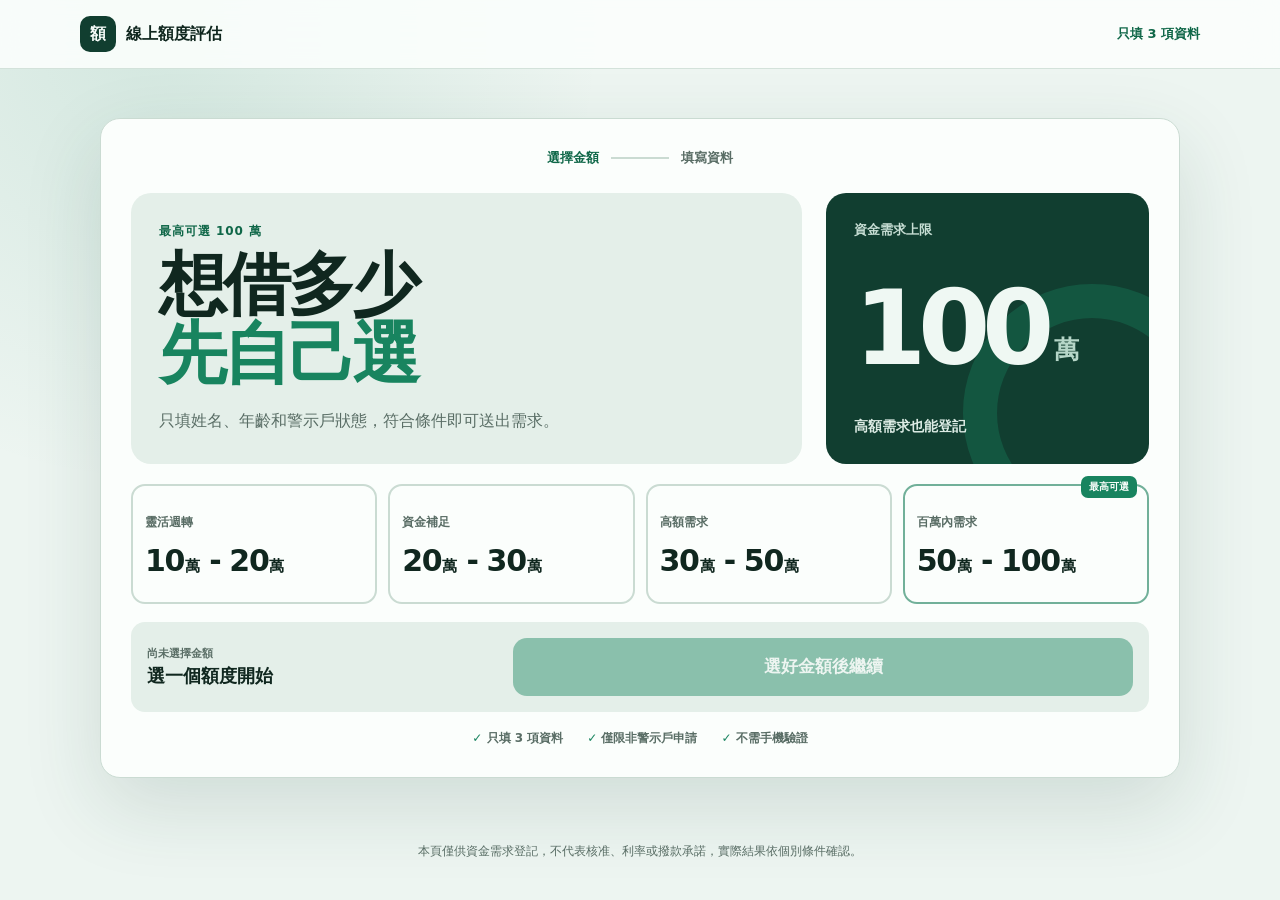
==== index.html @ cd1608a1 "更新FB像素资源版本" ====
<!doctype html>
<html lang="zh-Hant">
<head>
  <meta charset="utf-8">
  <meta name="viewport" content="width=device-width, initial-scale=1, viewport-fit=cover">
  <meta name="description" content="最高可選 100 萬，只填三項基本資料即可送出資金需求。">
  <meta name="theme-color" content="#edf6f1">
  <title>選好金額，立即送出資金需求</title>
  <link rel="stylesheet" href="styles.css?v=2026072706">
  <script src="app.js?v=2026072708" defer></script>
</head>
<body data-page="amount">
  <header class="site-header">
    <div class="header-inner">
      <a class="wordmark" href="index.html" aria-label="返回金額選擇頁">
        <span class="wordmark-mark" aria-hidden="true">額</span>
        <span>線上額度評估</span>
      </a>
      <span class="header-note">只填 3 項資料</span>
    </div>
  </header>

  <main class="amount-main">
    <section class="amount-shell" aria-labelledby="amount-title">
      <div class="flow-nav" aria-label="申請流程">
        <span class="flow-item current">選擇金額</span>
        <span class="flow-line" aria-hidden="true"></span>
        <span class="flow-item">填寫資料</span>
      </div>

      <div class="amount-hero">
        <div class="amount-intro">
          <p class="eyebrow">最高可選 100 萬</p>
          <h1 id="amount-title">想借多少<br><strong>先自己選</strong></h1>
          <p>只填姓名、年齡和警示戶狀態，符合條件即可送出需求。</p>
        </div>
        <div class="limit-visual" aria-label="最高資金需求一百萬">
          <span>資金需求上限</span>
          <div><strong>100</strong><b>萬</b></div>
          <p>高額需求也能登記</p>
        </div>
      </div>

      <div class="amount-grid" id="amount-options" aria-label="選擇需求金額">
        <button class="amount-option" type="button" data-amount="10萬-20萬" aria-pressed="false">
          <small>靈活週轉</small>
          <span class="amount-number">10<span>萬</span> - 20<span>萬</span></span>
        </button>
        <button class="amount-option" type="button" data-amount="20萬-30萬" aria-pressed="false">
          <small>資金補足</small>
          <span class="amount-number">20<span>萬</span> - 30<span>萬</span></span>
        </button>
        <button class="amount-option" type="button" data-amount="30萬-50萬" aria-pressed="false">
          <small>高額需求</small>
          <span class="amount-number">30<span>萬</span> - 50<span>萬</span></span>
        </button>
        <button class="amount-option featured" type="button" data-amount="50萬-100萬" aria-pressed="false">
          <span class="featured-label">最高可選</span>
          <small>百萬內需求</small>
          <span class="amount-number">50<span>萬</span> - 100<span>萬</span></span>
        </button>
      </div>

      <div class="selection-bar">
        <div class="selection-message" id="selection-message" aria-live="polite">
          <span>尚未選擇金額</span>
          <strong>選一個額度開始</strong>
        </div>
        <button class="primary-button amount-continue" id="amount-continue" type="button" disabled>
          選好金額後繼續
        </button>
      </div>

      <div class="trust-list" aria-label="申請說明">
        <span><b aria-hidden="true">✓</b> 只填 3 項資料</span>
        <span><b aria-hidden="true">✓</b> 僅限非警示戶申請</span>
        <span><b aria-hidden="true">✓</b> 不需手機驗證</span>
      </div>
    </section>
  </main>

  <footer class="site-footer">
    <p>本頁僅供資金需求登記，不代表核准、利率或撥款承諾，實際結果依個別條件確認。</p>
  </footer>

  <noscript>請開啟 JavaScript 後使用線上申請功能。</noscript>
</body>
</html>
---- styles.css ----
:root {
  color-scheme: light dark;
  --bg: #edf5f1;
  --surface: #fbfefc;
  --surface-soft: #e4efe9;
  --text: #10271f;
  --text-soft: #596d65;
  --line: #cadbd2;
  --accent: #18845f;
  --accent-strong: #0f6748;
  --accent-soft: #d8eee3;
  --accent-ink: #113e30;
  --danger: #a7352b;
  --shadow: 0 28px 80px rgba(25, 74, 56, 0.14);
  --radius-card: 20px;
  --radius-control: 14px;
  --font-sans: "PingFang TC", "Microsoft JhengHei", "Noto Sans TC", system-ui, sans-serif;
}

* { box-sizing: border-box; }
html { background: var(--bg); }

body {
  margin: 0;
  min-width: 320px;
  min-height: 100dvh;
  overflow-x: hidden;
  background:
    radial-gradient(circle at 12% 4%, color-mix(in srgb, var(--accent) 12%, transparent), transparent 28rem),
    var(--bg);
  color: var(--text);
  font-family: var(--font-sans);
  -webkit-font-smoothing: antialiased;
}

button,
input { font: inherit; }

a { color: inherit; }

button,
a { -webkit-tap-highlight-color: transparent; }

.site-header {
  border-bottom: 1px solid color-mix(in srgb, var(--line) 80%, transparent);
  background: color-mix(in srgb, var(--surface) 90%, transparent);
  backdrop-filter: blur(16px);
}

.header-inner {
  width: min(1120px, calc(100% - 36px));
  min-height: 68px;
  margin: 0 auto;
  display: flex;
  align-items: center;
  justify-content: space-between;
  gap: 20px;
}

.wordmark {
  display: inline-flex;
  align-items: center;
  gap: 10px;
  color: var(--text);
  font-size: 16px;
  font-weight: 900;
  text-decoration: none;
}

.wordmark-mark {
  width: 36px;
  height: 36px;
  border-radius: 10px;
  display: grid;
  place-items: center;
  background: var(--accent-ink);
  color: #f5fbf8;
  font-weight: 900;
}

.header-note {
  color: var(--accent-strong);
  font-size: 13px;
  font-weight: 900;
}

.amount-main,
.apply-main {
  width: 100%;
  min-height: calc(100dvh - 128px);
}

.amount-main {
  display: grid;
  place-items: center;
  padding: 34px 18px 48px;
}

.amount-shell,
.apply-shell {
  width: min(100%, 1080px);
  margin: 0 auto;
}

.amount-shell {
  padding: 30px;
  border: 1px solid var(--line);
  border-radius: var(--radius-card);
  background: var(--surface);
  box-shadow: var(--shadow);
}

.flow-nav {
  display: flex;
  align-items: center;
  justify-content: center;
  gap: 12px;
  margin-bottom: 26px;
  color: var(--text-soft);
  font-size: 13px;
  font-weight: 900;
}

.flow-item { text-decoration: none; }
.flow-item.current,
.flow-item.done { color: var(--accent-strong); }
.flow-line { width: 58px; height: 2px; background: var(--line); }
.flow-line.active { background: var(--accent); }

.amount-hero {
  display: grid;
  grid-template-columns: minmax(0, 1.35fr) minmax(260px, 0.65fr);
  gap: 24px;
  align-items: stretch;
}

.amount-intro {
  min-height: 270px;
  padding: 30px 28px;
  display: flex;
  flex-direction: column;
  justify-content: center;
  border-radius: var(--radius-card);
  background: var(--surface-soft);
}

.eyebrow,
.form-kicker,
.success-kicker {
  margin: 0 0 10px;
  color: var(--accent-strong);
  font-size: 12px;
  font-weight: 900;
  letter-spacing: 0.08em;
}

.amount-intro h1 {
  max-width: 600px;
  margin: 0;
  font-size: clamp(42px, 6vw, 68px);
  line-height: 1.02;
  letter-spacing: -0.055em;
}

.amount-intro h1 strong {
  color: var(--accent);
  font-weight: 900;
}

.amount-intro > p:last-child {
  max-width: 480px;
  margin: 18px 0 0;
  color: var(--text-soft);
  font-size: 16px;
  line-height: 1.7;
}

.limit-visual {
  position: relative;
  min-height: 270px;
  overflow: hidden;
  padding: 28px;
  border-radius: var(--radius-card);
  display: flex;
  flex-direction: column;
  justify-content: space-between;
  background: var(--accent-ink);
  color: #eff8f3;
}

.limit-visual::after {
  content: "";
  position: absolute;
  width: 190px;
  height: 190px;
  right: -72px;
  bottom: -78px;
  border: 34px solid color-mix(in srgb, var(--accent) 70%, transparent);
  border-radius: 50%;
  opacity: 0.5;
  pointer-events: none;
}

.limit-visual > span {
  color: #c7ded4;
  font-size: 13px;
  font-weight: 800;
}

.limit-visual > div {
  position: relative;
  display: flex;
  align-items: flex-end;
  gap: 8px;
  z-index: 1;
}

.limit-visual strong {
  font-size: clamp(68px, 9vw, 104px);
  line-height: 0.82;
  letter-spacing: -0.08em;
}

.limit-visual b {
  padding-bottom: 5px;
  color: #b6d6c8;
  font-size: 25px;
}

.limit-visual p {
  position: relative;
  z-index: 1;
  margin: 0;
  color: #dcebe4;
  font-size: 14px;
  font-weight: 800;
}

.amount-grid {
  display: grid;
  grid-template-columns: repeat(4, minmax(0, 1fr));
  gap: 11px;
  margin-top: 20px;
}

.amount-option {
  position: relative;
  min-height: 120px;
  padding: 20px 12px 16px;
  border: 2px solid var(--line);
  border-radius: var(--radius-control);
  background: var(--surface);
  color: var(--text);
  cursor: pointer;
  text-align: left;
  transition: transform 180ms ease, border-color 180ms ease, background-color 180ms ease, color 180ms ease, box-shadow 180ms ease;
}

.amount-option:hover {
  border-color: var(--accent);
  transform: translateY(-3px);
}

.amount-option:active { transform: scale(0.98); }

.amount-option.selected {
  border-color: var(--accent-ink);
  background: var(--accent-ink);
  color: #f1faf5;
  box-shadow: 0 14px 30px rgba(17, 62, 48, 0.22);
}

.amount-option small {
  display: block;
  margin-bottom: 12px;
  color: var(--text-soft);
  font-size: 12px;
  font-weight: 800;
}

.amount-option.selected small { color: #c8ded4; }

.amount-number {
  display: block;
  font-size: clamp(22px, 2.4vw, 30px);
  font-weight: 900;
  font-variant-numeric: tabular-nums;
  letter-spacing: -0.045em;
  white-space: nowrap;
}

.amount-number span {
  margin-left: 1px;
  font-size: 0.5em;
  letter-spacing: 0;
}

.featured { border-color: color-mix(in srgb, var(--accent) 50%, var(--line)); }

.featured-label {
  position: absolute;
  top: -10px;
  right: 10px;
  padding: 4px 8px;
  border-radius: 7px;
  background: var(--accent);
  color: #f7fcf9;
  font-size: 10px;
  font-weight: 900;
}

.amount-option.selected .featured-label {
  background: #edf7f2;
  color: var(--accent-ink);
}

.selection-bar {
  margin-top: 18px;
  padding: 16px;
  border-radius: var(--radius-control);
  display: grid;
  grid-template-columns: minmax(200px, 0.72fr) minmax(300px, 1.28fr);
  gap: 18px;
  align-items: center;
  background: var(--surface-soft);
}

.selection-message {
  min-height: 48px;
  display: flex;
  flex-direction: column;
  justify-content: center;
}

.selection-message span {
  color: var(--text-soft);
  font-size: 11px;
  font-weight: 800;
}

.selection-message strong {
  margin-top: 3px;
  color: var(--text);
  font-size: 18px;
  font-weight: 900;
}

.selection-message.ready strong { color: var(--accent-strong); }

.primary-button,
.line-button {
  min-height: 58px;
  padding: 10px 20px;
  border: 0;
  border-radius: var(--radius-control);
  display: inline-flex;
  align-items: center;
  justify-content: center;
  background: var(--accent);
  color: #f8fcfa;
  text-decoration: none;
  font-weight: 900;
  cursor: pointer;
  box-shadow: 0 12px 26px rgba(24, 132, 95, 0.24);
  transition: background-color 160ms ease, transform 160ms ease, opacity 160ms ease;
}

.primary-button:hover:not(:disabled),
.line-button:hover { background: var(--accent-strong); }

.primary-button:active:not(:disabled),
.line-button:active { transform: scale(0.985); }

.primary-button:disabled {
  cursor: not-allowed;
  opacity: 0.44;
  box-shadow: none;
}

.amount-continue {
  width: 100%;
  font-size: 17px;
  white-space: nowrap;
}

.amount-option:focus-visible,
.primary-button:focus-visible,
.line-button:focus-visible,
.restart-link:focus-visible,
input:focus-visible,
.warning-option:has(input:focus-visible) {
  outline: 3px solid color-mix(in srgb, var(--accent) 34%, transparent);
  outline-offset: 3px;
}

.trust-list {
  margin-top: 18px;
  display: flex;
  justify-content: center;
  flex-wrap: wrap;
  gap: 10px 24px;
  color: var(--text-soft);
  font-size: 12px;
  font-weight: 800;
}

.trust-list b { color: var(--accent); }

.apply-main { padding: 34px 18px 48px; }
.apply-shell { max-width: 940px; }
.apply-shell > .flow-nav { margin-bottom: 22px; }

.apply-layout {
  display: grid;
  grid-template-columns: minmax(250px, 0.72fr) minmax(0, 1.4fr);
  gap: 20px;
  align-items: start;
}

.amount-summary,
.form-panel,
.success-panel {
  border: 1px solid var(--line);
  border-radius: var(--radius-card);
  background: var(--surface);
  box-shadow: var(--shadow);
}

.amount-summary {
  position: sticky;
  top: 24px;
  overflow: hidden;
  padding: 28px;
}

.amount-summary::before {
  content: "";
  position: absolute;
  width: 120px;
  height: 120px;
  right: -54px;
  top: -58px;
  border-radius: 50%;
  background: var(--accent-soft);
}

.amount-summary > span,
.success-amount span {
  position: relative;
  color: var(--text-soft);
  font-size: 13px;
  font-weight: 800;
}

.amount-summary > strong,
.success-amount strong {
  position: relative;
  display: block;
  margin: 8px 0 12px;
  color: var(--accent-strong);
  font-size: clamp(33px, 4vw, 46px);
  line-height: 1.08;
  font-variant-numeric: tabular-nums;
  letter-spacing: -0.05em;
}

.amount-summary > a {
  position: relative;
  color: var(--accent-strong);
  font-size: 13px;
  font-weight: 900;
}

.summary-note {
  margin-top: 28px;
  padding: 18px;
  border-radius: var(--radius-control);
  background: var(--surface-soft);
}

.summary-note b { font-size: 14px; }
.summary-note p {
  margin: 5px 0 0;
  color: var(--text-soft);
  font-size: 12px;
  line-height: 1.6;
}

.form-panel { padding: 34px; }
.form-kicker { margin-bottom: 8px; }

.form-heading h1 {
  margin: 0;
  font-size: clamp(31px, 4vw, 43px);
  line-height: 1.08;
  letter-spacing: -0.04em;
}

.form-heading > p:last-child {
  margin: 10px 0 28px;
  color: var(--text-soft);
  line-height: 1.7;
}

.field-grid {
  display: grid;
  grid-template-columns: repeat(2, minmax(0, 1fr));
  gap: 18px;
}

.field label,
.warning-fieldset legend {
  display: block;
  margin-bottom: 8px;
  color: var(--text);
  font-size: 14px;
  font-weight: 900;
}

.field input {
  width: 100%;
  height: 54px;
  padding: 0 14px;
  border: 1px solid var(--line);
  border-radius: var(--radius-control);
  background: var(--surface);
  color: var(--text);
}

.field input::placeholder {
  color: color-mix(in srgb, var(--text-soft) 82%, transparent);
}

.field input.invalid { border-color: var(--danger); }

.field-error {
  min-height: 18px;
  margin: 5px 0 0;
  color: var(--danger);
  font-size: 12px;
  line-height: 1.35;
}

.warning-fieldset {
  margin: 10px 0 0;
  padding: 0;
  border: 0;
}

.warning-options {
  display: grid;
  grid-template-columns: repeat(2, minmax(0, 1fr));
  gap: 12px;
}

.warning-option { cursor: pointer; }

.warning-option input {
  position: absolute;
  opacity: 0;
  pointer-events: none;
}

.warning-option > span {
  min-height: 78px;
  padding: 14px;
  border: 2px solid var(--line);
  border-radius: var(--radius-control);
  display: flex;
  flex-direction: column;
  justify-content: center;
  background: var(--surface);
  transition: border-color 160ms ease, background-color 160ms ease, transform 160ms ease;
}

.warning-option:hover > span { border-color: var(--accent); }
.warning-option:active > span { transform: scale(0.985); }

.warning-option input:checked + span {
  border-color: var(--accent);
  background: var(--accent-soft);
}

.warning-option b {
  color: var(--text);
  font-size: 18px;
}

.warning-option small {
  margin-top: 4px;
  color: var(--text-soft);
}

.warning-help {
  margin: 9px 0 0;
  color: var(--accent-strong);
  font-size: 12px;
  font-weight: 900;
}

.warning-help.is-rejected {
  color: #b42318;
}

.privacy-note {
  margin-top: 18px;
  padding: 14px;
  border-radius: var(--radius-control);
  background: var(--surface-soft);
  color: var(--text-soft);
  font-size: 12px;
  line-height: 1.7;
}

.form-status {
  min-height: 22px;
  margin: 12px 0 4px;
  color: var(--danger);
  text-align: center;
  font-size: 13px;
  font-weight: 800;
}

.submit-button {
  width: 100%;
  font-size: 17px;
  white-space: nowrap;
}

.success-panel {
  width: min(100%, 690px);
  margin: 36px auto;
  padding: 42px 32px;
  text-align: center;
}

.success-mark {
  width: 62px;
  height: 62px;
  margin: 0 auto 16px;
  border-radius: 50%;
  display: grid;
  place-items: center;
  background: var(--accent);
  color: #f6fcf9;
  font-size: 30px;
  font-weight: 900;
}

.success-kicker { margin-bottom: 7px; }

.success-panel h1 {
  margin: 0;
  font-size: clamp(32px, 5vw, 47px);
  letter-spacing: -0.045em;
}

.success-panel > p:not(.success-kicker):not(.line-id-label) {
  max-width: 540px;
  margin: 12px auto 22px;
  color: var(--text-soft);
  line-height: 1.8;
}

.success-amount {
  margin: 0 auto 20px;
  padding: 17px;
  border-radius: var(--radius-control);
  background: var(--accent-soft);
}

.success-amount strong { margin-bottom: 0; }

.line-steps {
  max-width: 540px;
  margin: 0 auto 20px;
  padding: 0;
  display: grid;
  gap: 8px;
  list-style: none;
  text-align: left;
}

.line-steps li {
  min-height: 46px;
  padding: 9px 12px;
  border: 1px solid var(--line);
  border-radius: var(--radius-control);
  display: flex;
  align-items: center;
  gap: 11px;
}

.line-steps span {
  width: 27px;
  height: 27px;
  flex: 0 0 auto;
  border-radius: 50%;
  display: grid;
  place-items: center;
  background: var(--accent);
  color: #f6fcf9;
  font-size: 13px;
  font-weight: 900;
}

.line-steps p {
  margin: 0;
  color: var(--text);
  font-size: 14px;
  font-weight: 800;
}

.line-button {
  width: min(100%, 540px);
  min-height: 62px;
  font-size: 17px;
  white-space: nowrap;
}

.line-id-label {
  margin: 12px 0 16px;
  color: var(--text-soft);
  font-size: 13px;
}

.line-id-label strong { color: var(--text); }

.restart-link {
  display: inline-block;
  padding: 7px;
  color: var(--text-soft);
  font-size: 12px;
}

.site-footer {
  padding: 0 18px 28px;
  color: var(--text-soft);
  text-align: center;
  font-size: 12px;
  line-height: 1.7;
}

.site-footer p {
  max-width: 760px;
  margin: 0 auto;
}

noscript {
  display: block;
  padding: 12px;
  background: var(--danger);
  color: #fdf8f7;
  text-align: center;
}

[hidden] { display: none !important; }

@media (prefers-reduced-motion: no-preference) {
  .amount-shell,
  .apply-layout,
  .success-panel {
    animation: enter-page 460ms cubic-bezier(0.16, 1, 0.3, 1) both;
  }

  @keyframes enter-page {
    from { opacity: 0; transform: translateY(12px); }
    to { opacity: 1; transform: translateY(0); }
  }
}

@media (max-width: 840px) {
  .amount-hero { grid-template-columns: minmax(0, 1.2fr) minmax(230px, 0.8fr); }
  .amount-grid { grid-template-columns: repeat(2, minmax(0, 1fr)); }
  .apply-layout { grid-template-columns: 1fr; }
  .amount-summary { position: static; }
  .summary-note { display: none; }
}

@media (max-width: 620px) {
  .header-inner {
    width: min(100% - 28px, 1120px);
    min-height: 60px;
  }

  .wordmark { font-size: 14px; }
  .wordmark-mark { width: 32px; height: 32px; border-radius: 9px; }
  .header-note { font-size: 11px; }

  .amount-main {
    display: block;
    padding: 14px 10px 28px;
  }

  .amount-shell {
    padding: 18px 12px;
    border-radius: 17px;
  }

  .flow-nav { margin-bottom: 18px; }
  .flow-line { width: 40px; }
  .amount-hero { grid-template-columns: 1fr; gap: 10px; }

  .amount-intro {
    min-height: auto;
    padding: 25px 20px;
  }

  .amount-intro h1 { font-size: 43px; }
  .amount-intro > p:last-child { margin-top: 14px; font-size: 14px; }

  .limit-visual {
    min-height: 118px;
    padding: 18px 20px;
    display: grid;
    grid-template-columns: 1fr auto;
    grid-template-rows: auto auto;
    align-items: end;
  }

  .limit-visual > div {
    grid-row: 1 / 3;
    grid-column: 2;
  }

  .limit-visual strong { font-size: 61px; }
  .limit-visual b { font-size: 19px; }
  .limit-visual p { align-self: end; }

  .amount-grid { gap: 8px; margin-top: 12px; }

  .amount-option {
    min-height: 105px;
    padding: 17px 9px 13px;
  }

  .amount-number { font-size: 21px; }
  .amount-option small { margin-bottom: 10px; }

  .selection-bar {
    margin-top: 10px;
    padding: 12px;
    grid-template-columns: 1fr;
    gap: 10px;
  }

  .selection-message {
    min-height: 40px;
    text-align: center;
  }

  .amount-continue {
    min-height: 58px;
    font-size: 15px;
  }

  .trust-list {
    display: grid;
    grid-template-columns: 1fr;
    gap: 6px;
    text-align: center;
  }

  .apply-main { padding: 14px 10px 30px; }
  .apply-shell > .flow-nav { margin-bottom: 14px; }
  .amount-summary { padding: 20px; }
  .amount-summary > strong { font-size: 35px; }
  .form-panel { padding: 25px 16px; }
  .field-grid { grid-template-columns: 1fr; gap: 8px; }
  .warning-options { gap: 8px; }
  .warning-option > span { min-height: 72px; padding: 12px 10px; }
  .success-panel { margin: 18px auto; padding: 32px 15px; }
  .line-button { min-height: 60px; font-size: 15px; }
}

@media (prefers-color-scheme: dark) {
  :root {
    --bg: #10221b;
    --surface: #172b23;
    --surface-soft: #20382f;
    --text: #edf7f2;
    --text-soft: #b4c7be;
    --line: #355247;
    --accent: #62c89f;
    --accent-strong: #7bd9b4;
    --accent-soft: #23493a;
    --accent-ink: #0d3529;
    --danger: #ff9b91;
    --shadow: 0 28px 80px rgba(2, 13, 9, 0.28);
  }

  .primary-button,
  .line-button,
  .success-mark,
  .line-steps span {
    color: #0a2a20;
  }

  .amount-option.selected { color: #edf8f3; }
  .amount-option.selected small { color: #bdd8cc; }
  .amount-option.selected .featured-label {
    background: #dcefe6;
    color: #113e30;
  }
}

@media (prefers-reduced-motion: reduce) {
  *,
  *::before,
  *::after {
    scroll-behavior: auto !important;
    transition-duration: 0.01ms !important;
    animation-duration: 0.01ms !important;
  }
}
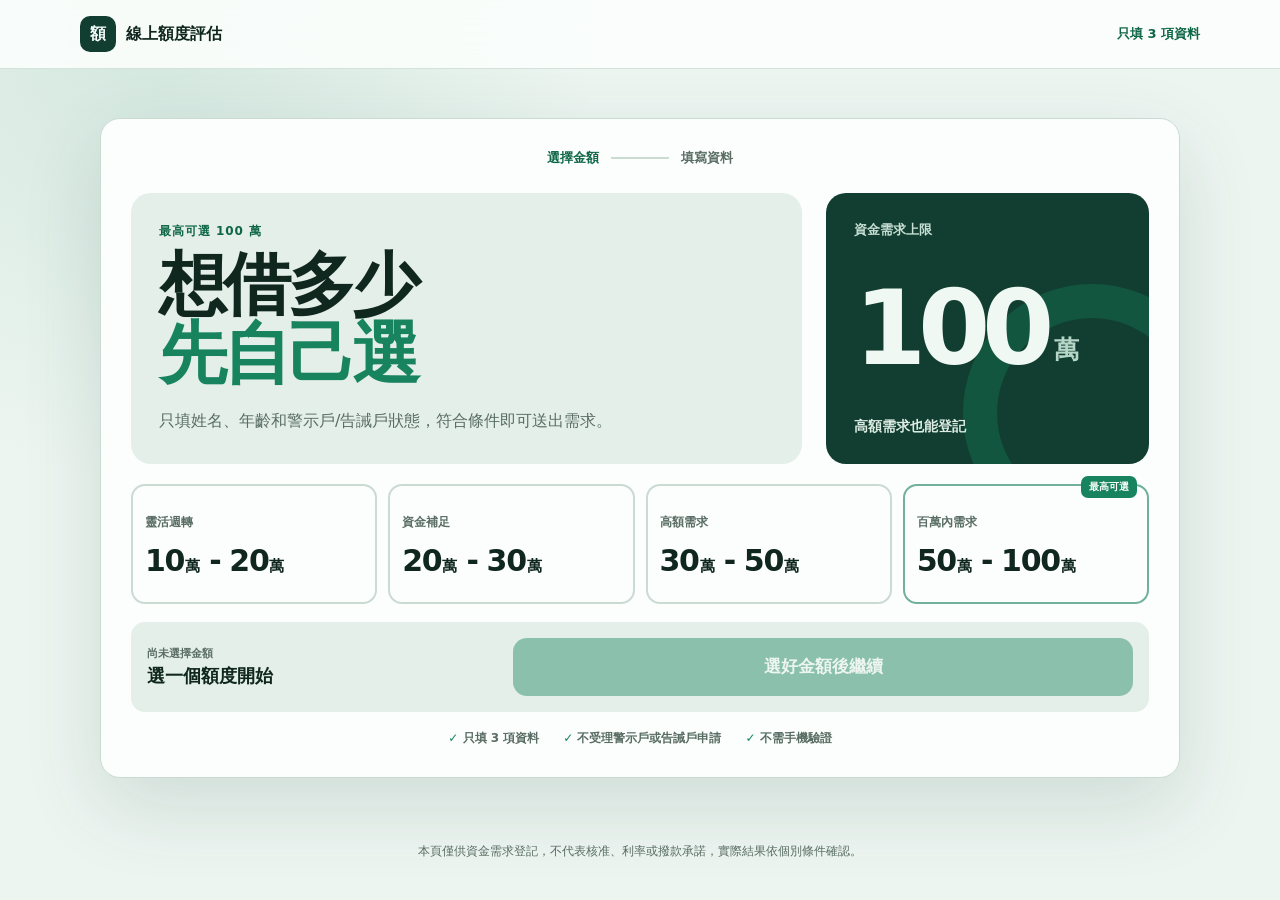
==== commit e22ad597: "Unify warning-account wording on main loan variants" ====
--- a/index.html
+++ b/index.html
@@ -1,88 +1,90 @@
-<!doctype html>
-<html lang="zh-Hant">
-<head>
-  <meta charset="utf-8">
-  <meta name="viewport" content="width=device-width, initial-scale=1, viewport-fit=cover">
-  <meta name="description" content="最高可選 100 萬，只填三項基本資料即可送出資金需求。">
-  <meta name="theme-color" content="#edf6f1">
-  <title>選好金額，立即送出資金需求</title>
-  <link rel="stylesheet" href="styles.css?v=2026072706">
-  <script src="app.js?v=2026072708" defer></script>
-</head>
-<body data-page="amount">
-  <header class="site-header">
-    <div class="header-inner">
-      <a class="wordmark" href="index.html" aria-label="返回金額選擇頁">
-        <span class="wordmark-mark" aria-hidden="true">額</span>
-        <span>線上額度評估</span>
-      </a>
-      <span class="header-note">只填 3 項資料</span>
-    </div>
-  </header>
-
-  <main class="amount-main">
-    <section class="amount-shell" aria-labelledby="amount-title">
-      <div class="flow-nav" aria-label="申請流程">
-        <span class="flow-item current">選擇金額</span>
-        <span class="flow-line" aria-hidden="true"></span>
-        <span class="flow-item">填寫資料</span>
-      </div>
-
-      <div class="amount-hero">
-        <div class="amount-intro">
-          <p class="eyebrow">最高可選 100 萬</p>
-          <h1 id="amount-title">想借多少<br><strong>先自己選</strong></h1>
-          <p>只填姓名、年齡和警示戶狀態，符合條件即可送出需求。</p>
-        </div>
-        <div class="limit-visual" aria-label="最高資金需求一百萬">
-          <span>資金需求上限</span>
-          <div><strong>100</strong><b>萬</b></div>
-          <p>高額需求也能登記</p>
-        </div>
-      </div>
-
-      <div class="amount-grid" id="amount-options" aria-label="選擇需求金額">
-        <button class="amount-option" type="button" data-amount="10萬-20萬" aria-pressed="false">
-          <small>靈活週轉</small>
-          <span class="amount-number">10<span>萬</span> - 20<span>萬</span></span>
-        </button>
-        <button class="amount-option" type="button" data-amount="20萬-30萬" aria-pressed="false">
-          <small>資金補足</small>
-          <span class="amount-number">20<span>萬</span> - 30<span>萬</span></span>
-        </button>
-        <button class="amount-option" type="button" data-amount="30萬-50萬" aria-pressed="false">
-          <small>高額需求</small>
-          <span class="amount-number">30<span>萬</span> - 50<span>萬</span></span>
-        </button>
-        <button class="amount-option featured" type="button" data-amount="50萬-100萬" aria-pressed="false">
-          <span class="featured-label">最高可選</span>
-          <small>百萬內需求</small>
-          <span class="amount-number">50<span>萬</span> - 100<span>萬</span></span>
-        </button>
-      </div>
-
-      <div class="selection-bar">
-        <div class="selection-message" id="selection-message" aria-live="polite">
-          <span>尚未選擇金額</span>
-          <strong>選一個額度開始</strong>
-        </div>
-        <button class="primary-button amount-continue" id="amount-continue" type="button" disabled>
-          選好金額後繼續
-        </button>
-      </div>
-
-      <div class="trust-list" aria-label="申請說明">
-        <span><b aria-hidden="true">✓</b> 只填 3 項資料</span>
-        <span><b aria-hidden="true">✓</b> 僅限非警示戶申請</span>
-        <span><b aria-hidden="true">✓</b> 不需手機驗證</span>
-      </div>
-    </section>
-  </main>
-
-  <footer class="site-footer">
-    <p>本頁僅供資金需求登記，不代表核准、利率或撥款承諾，實際結果依個別條件確認。</p>
-  </footer>
-
-  <noscript>請開啟 JavaScript 後使用線上申請功能。</noscript>
-</body>
-</html>
+<!doctype html>
+<html lang="zh-Hant">
+<head>
+  <script src="repo-pixels.js?v=20261010-1"></script>
+  <meta charset="utf-8">
+  <meta name="viewport" content="width=device-width, initial-scale=1, viewport-fit=cover">
+  <meta name="description" content="最高可選 100 萬，只填三項基本資料即可送出資金需求。">
+  <meta name="theme-color" content="#edf6f1">
+  <title>選好金額，立即送出資金需求</title>
+  <link rel="stylesheet" href="styles.css?v=2026072801">
+  <script src="app.js?v=20261111-warning-label" defer></script>
+</head>
+<body data-page="amount">
+  <header class="site-header">
+    <div class="header-inner">
+      <a class="wordmark" href="index.html" aria-label="返回金額選擇頁">
+        <span class="wordmark-mark" aria-hidden="true">額</span>
+        <span>線上額度評估</span>
+      </a>
+      <span class="header-note">只填 3 項資料</span>
+    </div>
+  </header>
+
+  <main class="amount-main">
+    <section class="amount-shell" aria-labelledby="amount-title">
+      <div class="flow-nav" aria-label="申請流程">
+        <span class="flow-item current">選擇金額</span>
+        <span class="flow-line" aria-hidden="true"></span>
+        <span class="flow-item">填寫資料</span>
+      </div>
+
+      <div class="amount-hero">
+        <div class="amount-intro">
+          <p class="eyebrow">最高可選 100 萬</p>
+          <h1 id="amount-title">想借多少<br><strong>先自己選</strong></h1>
+          <p>只填姓名、年齡和警示戶/告誡戶狀態，符合條件即可送出需求。</p>
+        </div>
+        <div class="limit-visual" aria-label="最高資金需求一百萬">
+          <span>資金需求上限</span>
+          <div><strong>100</strong><b>萬</b></div>
+          <p>高額需求也能登記</p>
+        </div>
+      </div>
+
+      <div class="amount-grid" id="amount-options" aria-label="選擇需求金額">
+        <button class="amount-option" type="button" data-amount="10萬-20萬" aria-pressed="false">
+          <small>靈活週轉</small>
+          <span class="amount-number">10<span>萬</span> - 20<span>萬</span></span>
+        </button>
+        <button class="amount-option" type="button" data-amount="20萬-30萬" aria-pressed="false">
+          <small>資金補足</small>
+          <span class="amount-number">20<span>萬</span> - 30<span>萬</span></span>
+        </button>
+        <button class="amount-option" type="button" data-amount="30萬-50萬" aria-pressed="false">
+          <small>高額需求</small>
+          <span class="amount-number">30<span>萬</span> - 50<span>萬</span></span>
+        </button>
+        <button class="amount-option featured" type="button" data-amount="50萬-100萬" aria-pressed="false">
+          <span class="featured-label">最高可選</span>
+          <small>百萬內需求</small>
+          <span class="amount-number">50<span>萬</span> - 100<span>萬</span></span>
+        </button>
+      </div>
+
+      <div class="selection-bar">
+        <div class="selection-message" id="selection-message" aria-live="polite">
+          <span>尚未選擇金額</span>
+          <strong>選一個額度開始</strong>
+        </div>
+        <button class="primary-button amount-continue" id="amount-continue" type="button" disabled>
+          選好金額後繼續
+        </button>
+      </div>
+
+      <div class="trust-list" aria-label="申請說明">
+        <span><b aria-hidden="true">✓</b> 只填 3 項資料</span>
+        <span><b aria-hidden="true">✓</b> 不受理警示戶或告誡戶申請</span>
+        <span><b aria-hidden="true">✓</b> 不需手機驗證</span>
+      </div>
+    </section>
+  </main>
+
+  <footer class="site-footer">
+    <p>本頁僅供資金需求登記，不代表核准、利率或撥款承諾，實際結果依個別條件確認。</p>
+  </footer>
+
+  <noscript>請開啟 JavaScript 後使用線上申請功能。</noscript>
+</body>
+</html>
+
--- a/styles.css
+++ b/styles.css
@@ -533,6 +533,35 @@
 
 .field input.invalid { border-color: var(--danger); }
 
+.age-rule {
+  margin: 8px 0 0;
+  display: flex;
+  flex-wrap: wrap;
+  gap: 6px;
+}
+
+.age-rule span {
+  padding: 6px 10px;
+  display: inline-flex;
+  align-items: center;
+  border-radius: 999px;
+  font-size: 12px;
+  font-weight: 850;
+  line-height: 1.2;
+}
+
+.age-eligible {
+  color: #08745f;
+  background: #e6f8f1;
+  border: 1px solid #bce9d9;
+}
+
+.age-ineligible {
+  color: #a23b2c;
+  background: #fff0ed;
+  border: 1px solid #f2c7be;
+}
+
 .field-error {
   min-height: 18px;
   margin: 5px 0 0;
@@ -655,21 +684,104 @@
   letter-spacing: -0.045em;
 }
 
-.success-panel > p:not(.success-kicker):not(.line-id-label) {
+.success-panel > p:not(.success-kicker):not(.line-id-label):not(.copy-name-status):not(.line-required-note) {
   max-width: 540px;
   margin: 12px auto 22px;
   color: var(--text-soft);
   line-height: 1.8;
 }
 
+.success-intro {
+  font-size: 15px;
+}
+
+.completion-alert {
+  max-width: 540px;
+  margin: 0 auto 16px;
+  padding: 15px 17px;
+  border: 1px solid #e1a73f;
+  border-left: 5px solid #c77816;
+  border-radius: var(--radius-control);
+  background: #fff4d9;
+  color: #562f08;
+  text-align: left;
+}
+
+.completion-alert strong,
+.completion-alert span {
+  display: block;
+}
+
+.completion-alert strong {
+  margin-bottom: 4px;
+  font-size: 16px;
+  font-weight: 900;
+}
+
+.completion-alert span {
+  font-size: 13px;
+  font-weight: 700;
+  line-height: 1.65;
+}
+
 .success-amount {
-  margin: 0 auto 20px;
+  margin: 0 auto 12px;
   padding: 17px;
   border-radius: var(--radius-control);
   background: var(--accent-soft);
 }
 
 .success-amount strong { margin-bottom: 0; }
+
+.line-name-card {
+  max-width: 540px;
+  margin: 0 auto 16px;
+  padding: 19px;
+  border: 2px solid var(--accent);
+  border-radius: var(--radius-control);
+  background: color-mix(in srgb, var(--accent-soft) 58%, var(--surface));
+}
+
+.line-name-card > span {
+  display: block;
+  color: var(--text-soft);
+  font-size: 13px;
+  font-weight: 800;
+}
+
+.line-name-card > strong {
+  display: block;
+  margin: 7px 0 13px;
+  color: var(--accent-strong);
+  font-size: clamp(25px, 6vw, 34px);
+  line-height: 1.2;
+  letter-spacing: 0.04em;
+  overflow-wrap: anywhere;
+}
+
+.copy-name-button {
+  min-height: 40px;
+  padding: 8px 18px;
+  border: 1px solid var(--accent);
+  border-radius: 10px;
+  background: var(--surface);
+  color: var(--accent-strong);
+  font-size: 14px;
+  font-weight: 900;
+  cursor: pointer;
+}
+
+.copy-name-button:hover {
+  background: var(--accent-soft);
+}
+
+.copy-name-status {
+  min-height: 20px;
+  margin: 8px 0 0;
+  color: var(--accent-strong);
+  font-size: 12px;
+  font-weight: 800;
+}
 
 .line-steps {
   max-width: 540px;
@@ -718,6 +830,15 @@
   white-space: nowrap;
 }
 
+.line-required-note {
+  max-width: 540px;
+  margin: 10px auto 13px;
+  color: var(--danger);
+  font-size: 12px;
+  font-weight: 850;
+  line-height: 1.6;
+}
+
 .line-id-label {
   margin: 12px 0 16px;
   color: var(--text-soft);
@@ -867,10 +988,15 @@
   .amount-summary > strong { font-size: 35px; }
   .form-panel { padding: 25px 16px; }
   .field-grid { grid-template-columns: 1fr; gap: 8px; }
+  .age-rule { gap: 5px; }
+  .age-rule span { padding: 6px 9px; font-size: 11px; }
   .warning-options { gap: 8px; }
   .warning-option > span { min-height: 72px; padding: 12px 10px; }
   .success-panel { margin: 18px auto; padding: 32px 15px; }
   .line-button { min-height: 60px; font-size: 15px; }
+  .completion-alert { padding: 13px 14px; }
+  .line-name-card { padding: 17px 13px; }
+  .copy-name-button { width: 100%; }
 }
 
 @media (prefers-color-scheme: dark) {
@@ -902,6 +1028,17 @@
     background: #dcefe6;
     color: #113e30;
   }
+
+  .completion-alert {
+    border-color: #b87b27;
+    border-left-color: #e3a449;
+    background: #342815;
+    color: #ffe4ad;
+  }
+
+  .copy-name-button {
+    background: var(--surface);
+  }
 }
 
 @media (prefers-reduced-motion: reduce) {
